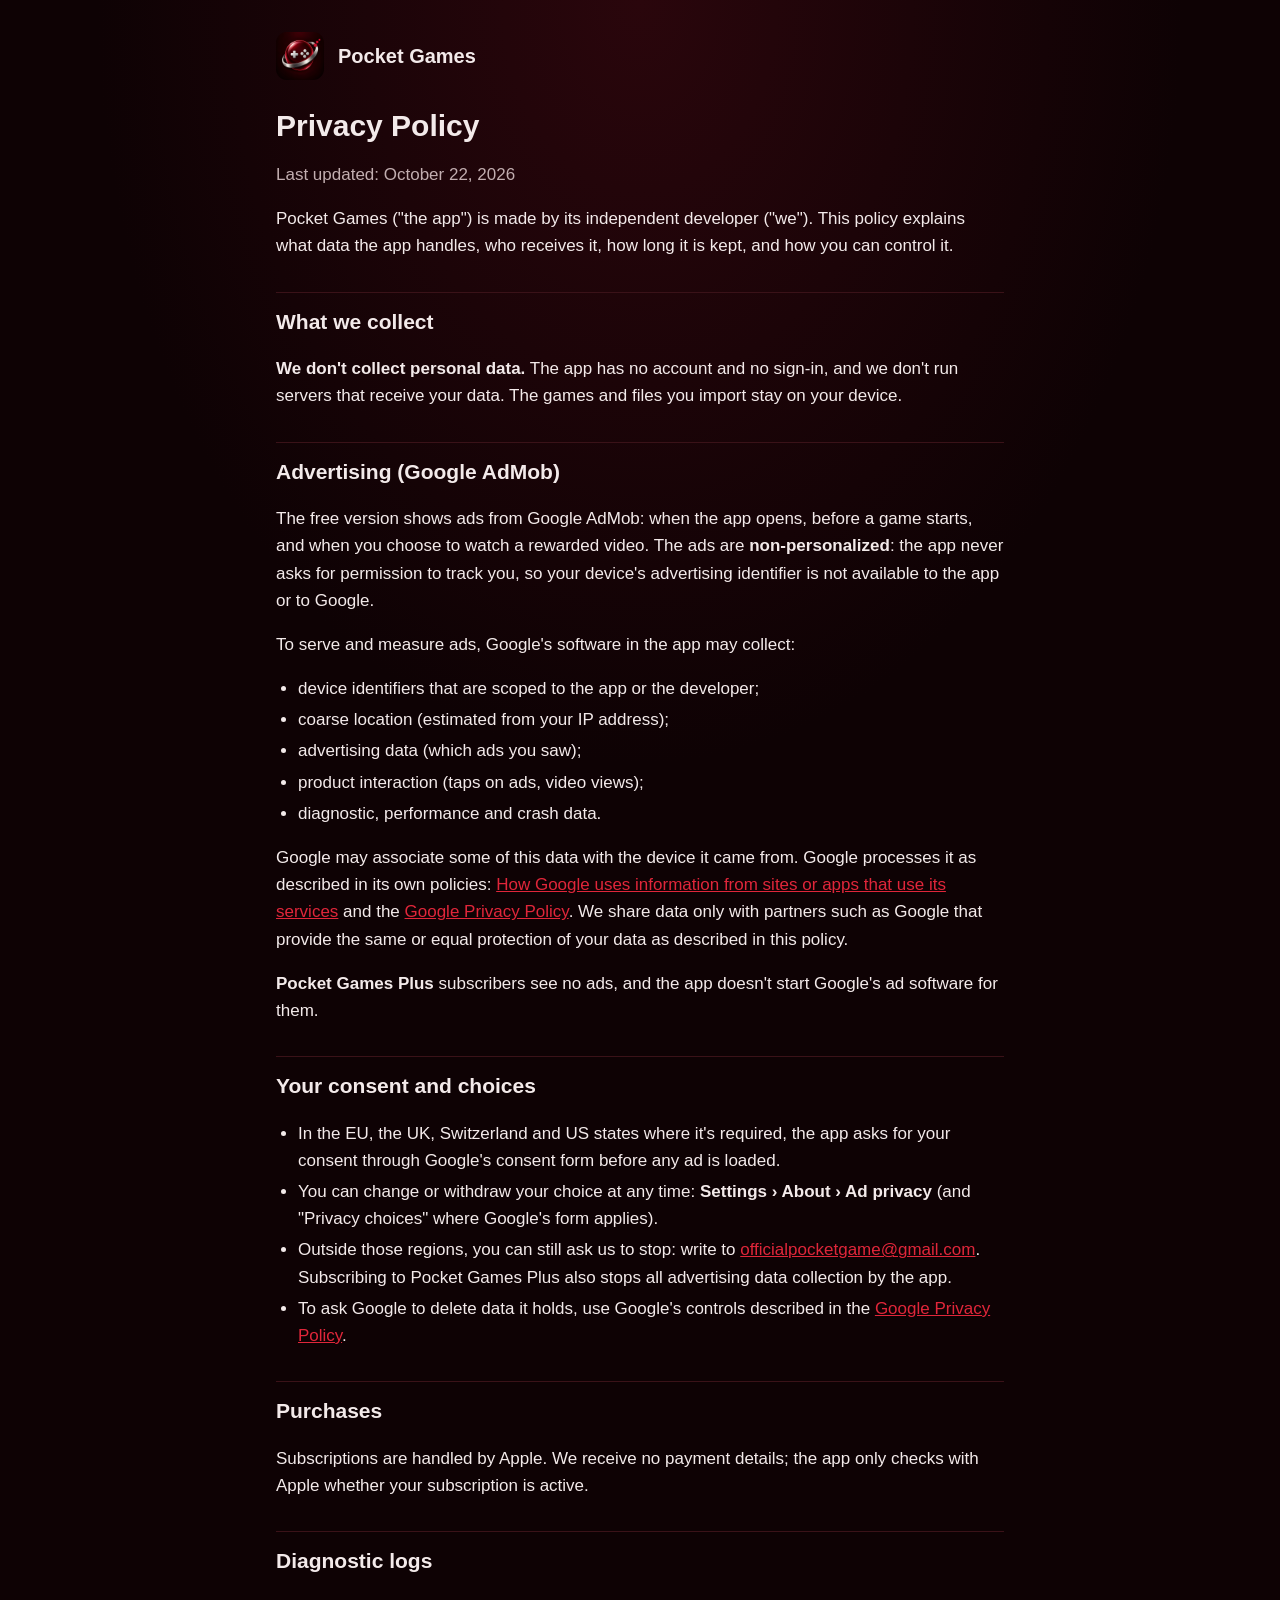
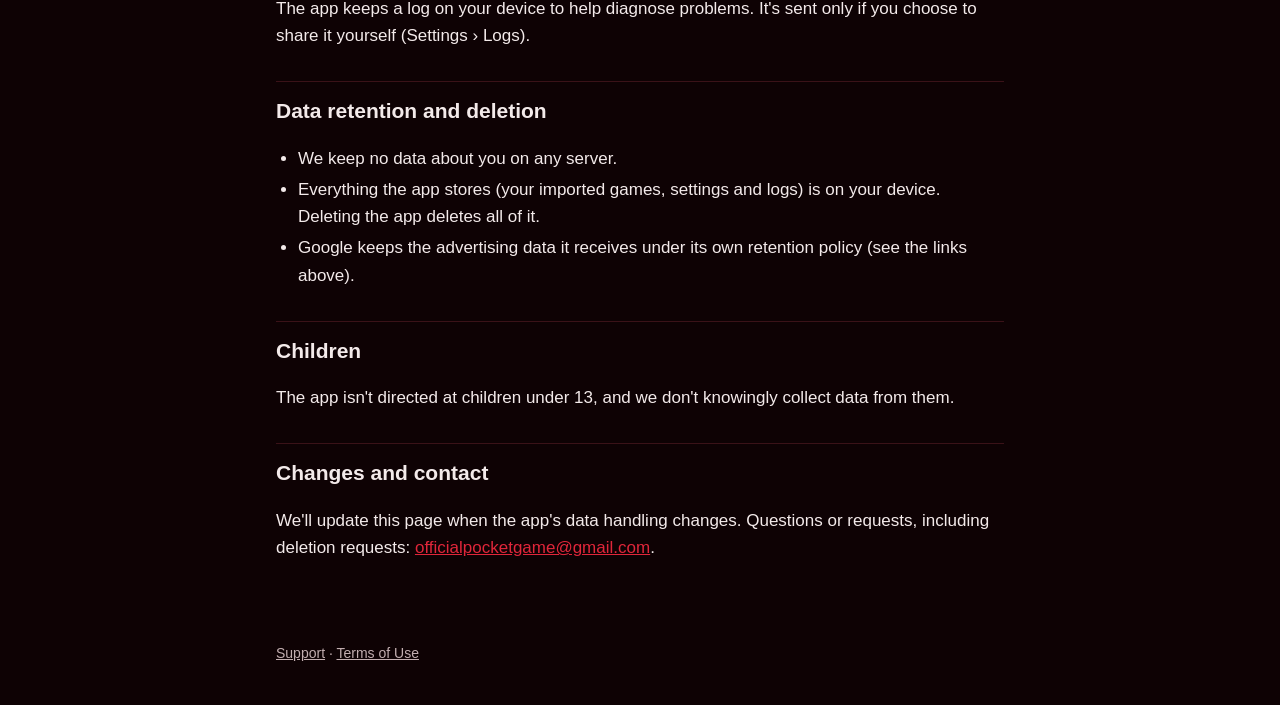
==== privacy/index.html @ 46bd41da "Pocket Games website: home, support, privacy policy, app-ads.txt, review sample Co-Authored-By: Clau" ====
<!doctype html>
<html lang="en">
<head>
<meta charset="utf-8">
<meta name="viewport" content="width=device-width, initial-scale=1">
<title>Pocket Games Privacy Policy</title>
<link rel="icon" href="../icon.png">
<link rel="stylesheet" href="../style.css">
</head>
<body>
<main>
  <header class="site"><img src="../icon.png" alt=""><a href="../">Pocket Games</a></header>
  <h1>Privacy Policy</h1>
  <p class="muted">Last updated: October 22, 2026</p>
  <p>Pocket Games ("the app") is made by its independent developer ("we"). This policy explains what data the app handles, who receives it, how long it is kept, and how you can control it.</p>

  <h2>What we collect</h2>
  <p><strong>We don't collect personal data.</strong> The app has no account and no sign-in, and we don't run servers that receive your data. The games and files you import stay on your device.</p>

  <h2>Advertising (Google AdMob)</h2>
  <p>The free version shows ads from Google AdMob: when the app opens, before a game starts, and when you choose to watch a rewarded video. The ads are <strong>non-personalized</strong>: the app never asks for permission to track you, so your device's advertising identifier is not available to the app or to Google.</p>
  <p>To serve and measure ads, Google's software in the app may collect:</p>
  <ul>
    <li>device identifiers that are scoped to the app or the developer;</li>
    <li>coarse location (estimated from your IP address);</li>
    <li>advertising data (which ads you saw);</li>
    <li>product interaction (taps on ads, video views);</li>
    <li>diagnostic, performance and crash data.</li>
  </ul>
  <p>Google may associate some of this data with the device it came from. Google processes it as described in its own policies: <a href="https://policies.google.com/technologies/partner-sites">How Google uses information from sites or apps that use its services</a> and the <a href="https://policies.google.com/privacy">Google Privacy Policy</a>. We share data only with partners such as Google that provide the same or equal protection of your data as described in this policy.</p>
  <p><strong>Pocket Games Plus</strong> subscribers see no ads, and the app doesn't start Google's ad software for them.</p>

  <h2>Your consent and choices</h2>
  <ul>
    <li>In the EU, the UK, Switzerland and US states where it's required, the app asks for your consent through Google's consent form before any ad is loaded.</li>
    <li>You can change or withdraw your choice at any time: <strong>Settings › About › Ad privacy</strong> (and "Privacy choices" where Google's form applies).</li>
    <li>Outside those regions, you can still ask us to stop: write to <a href="mailto:officialpocketgame@gmail.com">officialpocketgame@gmail.com</a>. Subscribing to Pocket Games Plus also stops all advertising data collection by the app.</li>
    <li>To ask Google to delete data it holds, use Google's controls described in the <a href="https://policies.google.com/privacy">Google Privacy Policy</a>.</li>
  </ul>

  <h2>Purchases</h2>
  <p>Subscriptions are handled by Apple. We receive no payment details; the app only checks with Apple whether your subscription is active.</p>

  <h2>Diagnostic logs</h2>
  <p>The app keeps a log on your device to help diagnose problems. It's sent only if you choose to share it yourself (Settings › Logs).</p>

  <h2>Data retention and deletion</h2>
  <ul>
    <li>We keep no data about you on any server.</li>
    <li>Everything the app stores (your imported games, settings and logs) is on your device. Deleting the app deletes all of it.</li>
    <li>Google keeps the advertising data it receives under its own retention policy (see the links above).</li>
  </ul>

  <h2>Children</h2>
  <p>The app isn't directed at children under 13, and we don't knowingly collect data from them.</p>

  <h2>Changes and contact</h2>
  <p>We'll update this page when the app's data handling changes. Questions or requests, including deletion requests: <a href="mailto:officialpocketgame@gmail.com">officialpocketgame@gmail.com</a>.</p>
</main>
<footer><a href="../support/">Support</a> · <a href="https://www.apple.com/legal/internet-services/itunes/dev/stdeula/">Terms of Use</a></footer>
</body>
</html>
---- style.css ----
:root {
  --bg: #0e0204;
  --panel: #1a0508;
  --text: #f3eaea;
  --muted: #c2aeb0;
  --accent: #e0263a;
  --rule: #3a1218;
}
* { box-sizing: border-box; }
html { -webkit-text-size-adjust: 100%; }
body {
  margin: 0;
  background: radial-gradient(ellipse at top, #2a060c 0%, var(--bg) 60%) fixed, var(--bg);
  color: var(--text);
  font: 17px/1.6 -apple-system, BlinkMacSystemFont, "Segoe UI", Roboto, Helvetica, Arial, sans-serif;
}
main { max-width: 760px; margin: 0 auto; padding: 32px 16px 48px; }
header.site { display: flex; align-items: center; gap: 14px; margin-bottom: 28px; }
header.site img { width: 48px; height: 48px; border-radius: 11px; }
header.site a { color: var(--text); text-decoration: none; font-weight: 700; font-size: 20px; }
h1 { font-size: 30px; line-height: 1.2; margin: 0 0 8px; }
h2 { font-size: 21px; margin: 32px 0 8px; padding-top: 12px; border-top: 1px solid var(--rule); }
p, li { color: var(--text); }
.muted { color: var(--muted); }
a { color: var(--accent); }
ul, ol { padding-left: 22px; }
li { margin: 4px 0; }
.hero { text-align: center; padding: 40px 0 16px; }
.hero img { width: 160px; height: 160px; border-radius: 36px; box-shadow: 0 12px 40px rgba(224, 38, 58, 0.25); }
.hero h1 { font-size: 38px; margin-top: 24px; }
.hero p { font-size: 19px; color: var(--muted); margin: 0 auto; max-width: 30em; }
.links { display: flex; flex-wrap: wrap; justify-content: center; gap: 12px; margin-top: 28px; }
.links a {
  display: inline-block; padding: 10px 18px; border-radius: 999px; text-decoration: none;
  background: var(--panel); color: var(--text); border: 1px solid var(--rule);
}
.links a:hover { border-color: var(--accent); }
footer { max-width: 760px; margin: 0 auto; padding: 16px 16px 40px; color: var(--muted); font-size: 14px; }
footer a { color: var(--muted); }
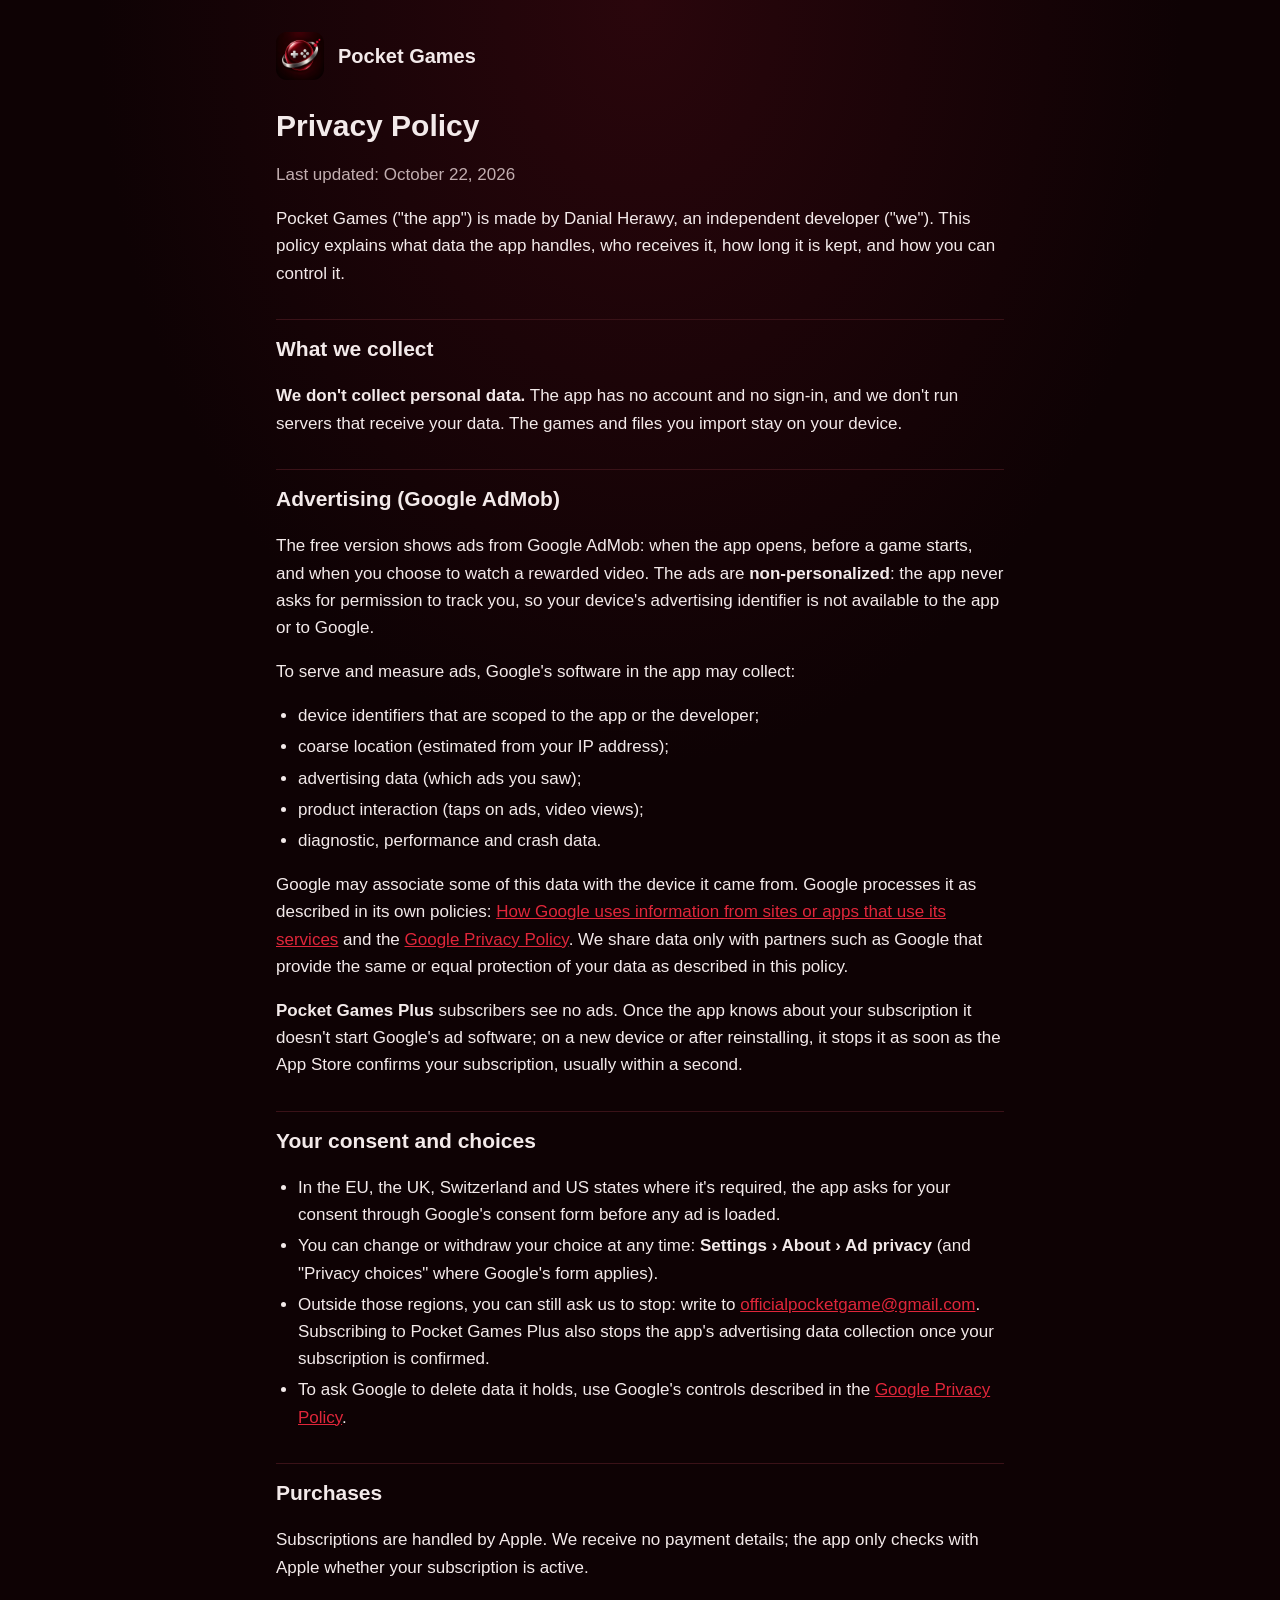
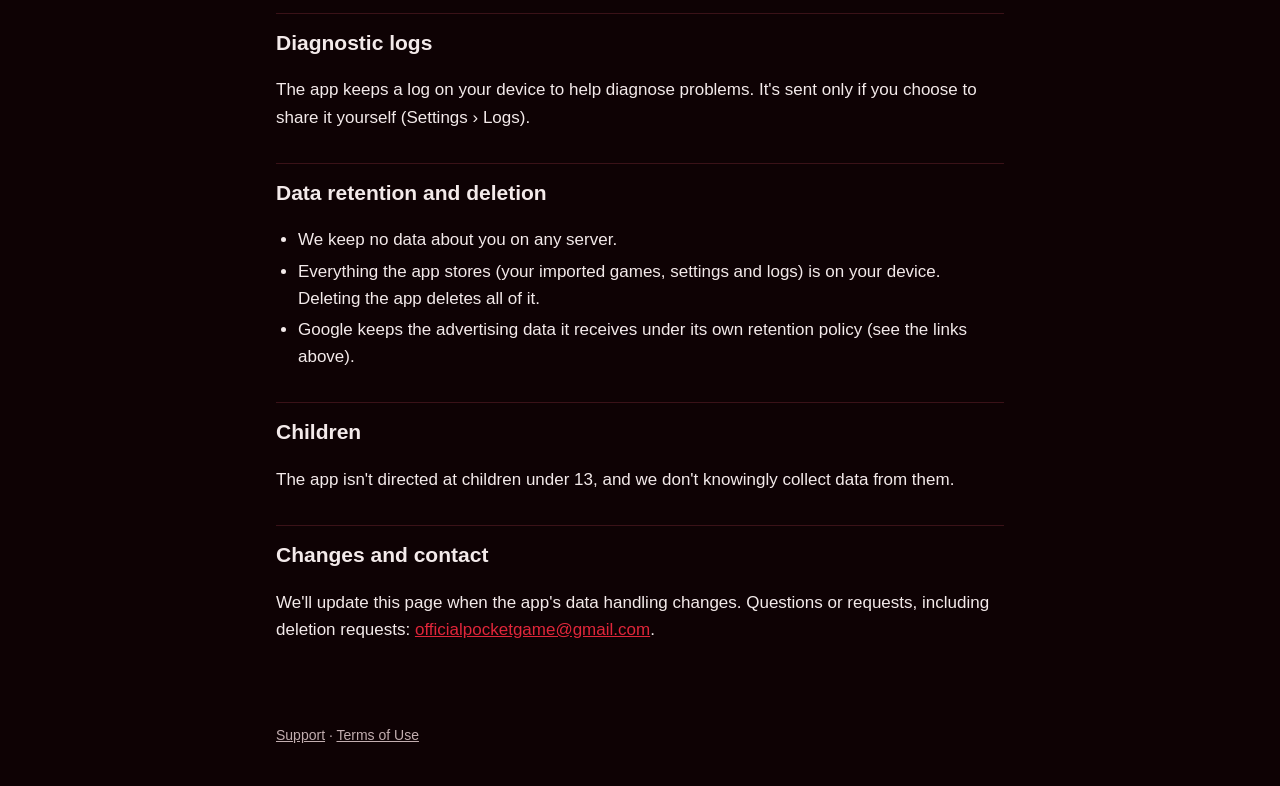
==== commit 5e9d767d: "Home page describes the app; privacy policy names the developer and says when ad software stops for " ====
--- a/privacy/index.html
+++ b/privacy/index.html
@@ -12,7 +12,7 @@
   <header class="site"><img src="../icon.png" alt=""><a href="../">Pocket Games</a></header>
   <h1>Privacy Policy</h1>
   <p class="muted">Last updated: October 22, 2026</p>
-  <p>Pocket Games ("the app") is made by its independent developer ("we"). This policy explains what data the app handles, who receives it, how long it is kept, and how you can control it.</p>
+  <p>Pocket Games ("the app") is made by Danial Herawy, an independent developer ("we"). This policy explains what data the app handles, who receives it, how long it is kept, and how you can control it.</p>
 
   <h2>What we collect</h2>
   <p><strong>We don't collect personal data.</strong> The app has no account and no sign-in, and we don't run servers that receive your data. The games and files you import stay on your device.</p>
@@ -28,13 +28,13 @@
     <li>diagnostic, performance and crash data.</li>
   </ul>
   <p>Google may associate some of this data with the device it came from. Google processes it as described in its own policies: <a href="https://policies.google.com/technologies/partner-sites">How Google uses information from sites or apps that use its services</a> and the <a href="https://policies.google.com/privacy">Google Privacy Policy</a>. We share data only with partners such as Google that provide the same or equal protection of your data as described in this policy.</p>
-  <p><strong>Pocket Games Plus</strong> subscribers see no ads, and the app doesn't start Google's ad software for them.</p>
+  <p><strong>Pocket Games Plus</strong> subscribers see no ads. Once the app knows about your subscription it doesn't start Google's ad software; on a new device or after reinstalling, it stops it as soon as the App Store confirms your subscription, usually within a second.</p>
 
   <h2>Your consent and choices</h2>
   <ul>
     <li>In the EU, the UK, Switzerland and US states where it's required, the app asks for your consent through Google's consent form before any ad is loaded.</li>
     <li>You can change or withdraw your choice at any time: <strong>Settings › About › Ad privacy</strong> (and "Privacy choices" where Google's form applies).</li>
-    <li>Outside those regions, you can still ask us to stop: write to <a href="mailto:officialpocketgame@gmail.com">officialpocketgame@gmail.com</a>. Subscribing to Pocket Games Plus also stops all advertising data collection by the app.</li>
+    <li>Outside those regions, you can still ask us to stop: write to <a href="mailto:officialpocketgame@gmail.com">officialpocketgame@gmail.com</a>. Subscribing to Pocket Games Plus also stops the app's advertising data collection once your subscription is confirmed.</li>
     <li>To ask Google to delete data it holds, use Google's controls described in the <a href="https://policies.google.com/privacy">Google Privacy Policy</a>.</li>
   </ul>
 
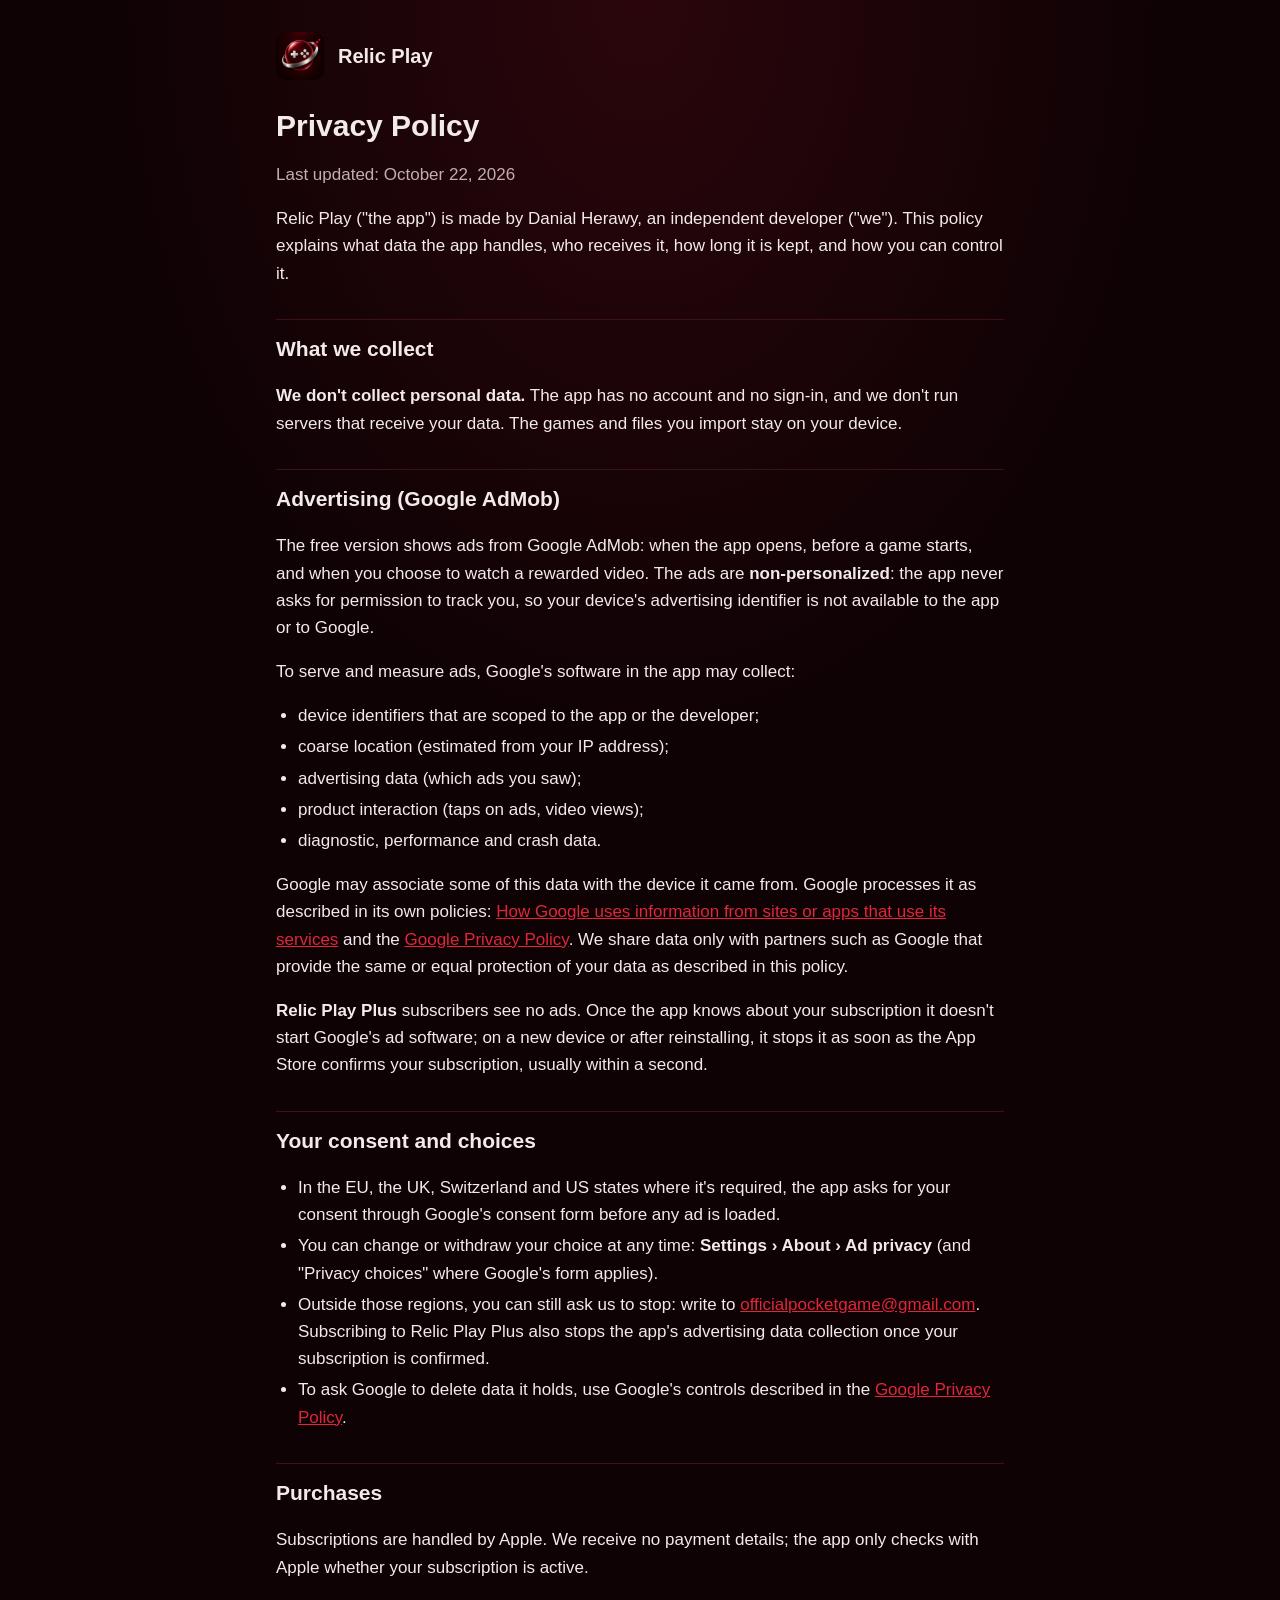
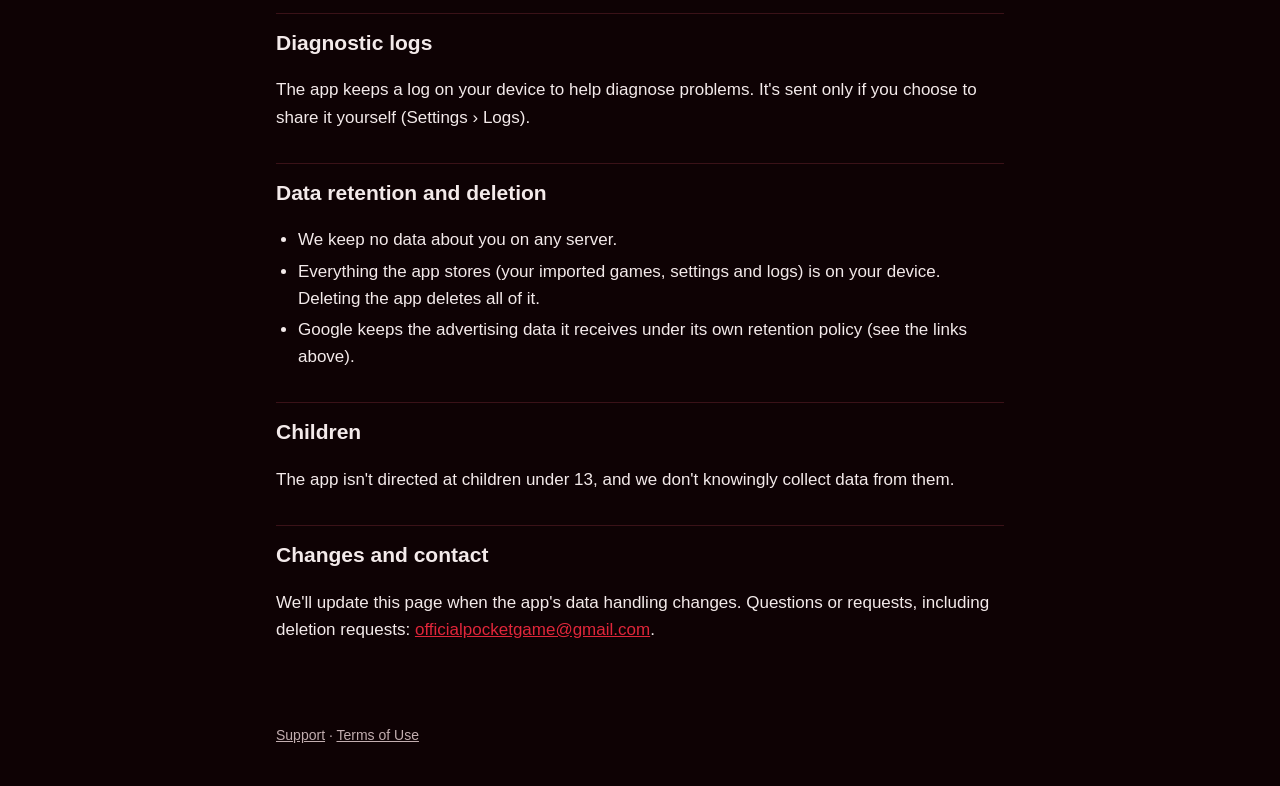
==== commit ba045354: "The app is Relic Play: website and the review sample's README Co-Authored-By: Claude Opus 5.5 <norep" ====
--- a/privacy/index.html
+++ b/privacy/index.html
@@ -3,16 +3,16 @@
 <head>
 <meta charset="utf-8">
 <meta name="viewport" content="width=device-width, initial-scale=1">
-<title>Pocket Games Privacy Policy</title>
+<title>Relic Play Privacy Policy</title>
 <link rel="icon" href="../icon.png">
 <link rel="stylesheet" href="../style.css">
 </head>
 <body>
 <main>
-  <header class="site"><img src="../icon.png" alt=""><a href="../">Pocket Games</a></header>
+  <header class="site"><img src="../icon.png" alt=""><a href="../">Relic Play</a></header>
   <h1>Privacy Policy</h1>
   <p class="muted">Last updated: October 22, 2026</p>
-  <p>Pocket Games ("the app") is made by Danial Herawy, an independent developer ("we"). This policy explains what data the app handles, who receives it, how long it is kept, and how you can control it.</p>
+  <p>Relic Play ("the app") is made by Danial Herawy, an independent developer ("we"). This policy explains what data the app handles, who receives it, how long it is kept, and how you can control it.</p>
 
   <h2>What we collect</h2>
   <p><strong>We don't collect personal data.</strong> The app has no account and no sign-in, and we don't run servers that receive your data. The games and files you import stay on your device.</p>
@@ -28,13 +28,13 @@
     <li>diagnostic, performance and crash data.</li>
   </ul>
   <p>Google may associate some of this data with the device it came from. Google processes it as described in its own policies: <a href="https://policies.google.com/technologies/partner-sites">How Google uses information from sites or apps that use its services</a> and the <a href="https://policies.google.com/privacy">Google Privacy Policy</a>. We share data only with partners such as Google that provide the same or equal protection of your data as described in this policy.</p>
-  <p><strong>Pocket Games Plus</strong> subscribers see no ads. Once the app knows about your subscription it doesn't start Google's ad software; on a new device or after reinstalling, it stops it as soon as the App Store confirms your subscription, usually within a second.</p>
+  <p><strong>Relic Play Plus</strong> subscribers see no ads. Once the app knows about your subscription it doesn't start Google's ad software; on a new device or after reinstalling, it stops it as soon as the App Store confirms your subscription, usually within a second.</p>
 
   <h2>Your consent and choices</h2>
   <ul>
     <li>In the EU, the UK, Switzerland and US states where it's required, the app asks for your consent through Google's consent form before any ad is loaded.</li>
     <li>You can change or withdraw your choice at any time: <strong>Settings › About › Ad privacy</strong> (and "Privacy choices" where Google's form applies).</li>
-    <li>Outside those regions, you can still ask us to stop: write to <a href="mailto:officialpocketgame@gmail.com">officialpocketgame@gmail.com</a>. Subscribing to Pocket Games Plus also stops the app's advertising data collection once your subscription is confirmed.</li>
+    <li>Outside those regions, you can still ask us to stop: write to <a href="mailto:officialpocketgame@gmail.com">officialpocketgame@gmail.com</a>. Subscribing to Relic Play Plus also stops the app's advertising data collection once your subscription is confirmed.</li>
     <li>To ask Google to delete data it holds, use Google's controls described in the <a href="https://policies.google.com/privacy">Google Privacy Policy</a>.</li>
   </ul>
 
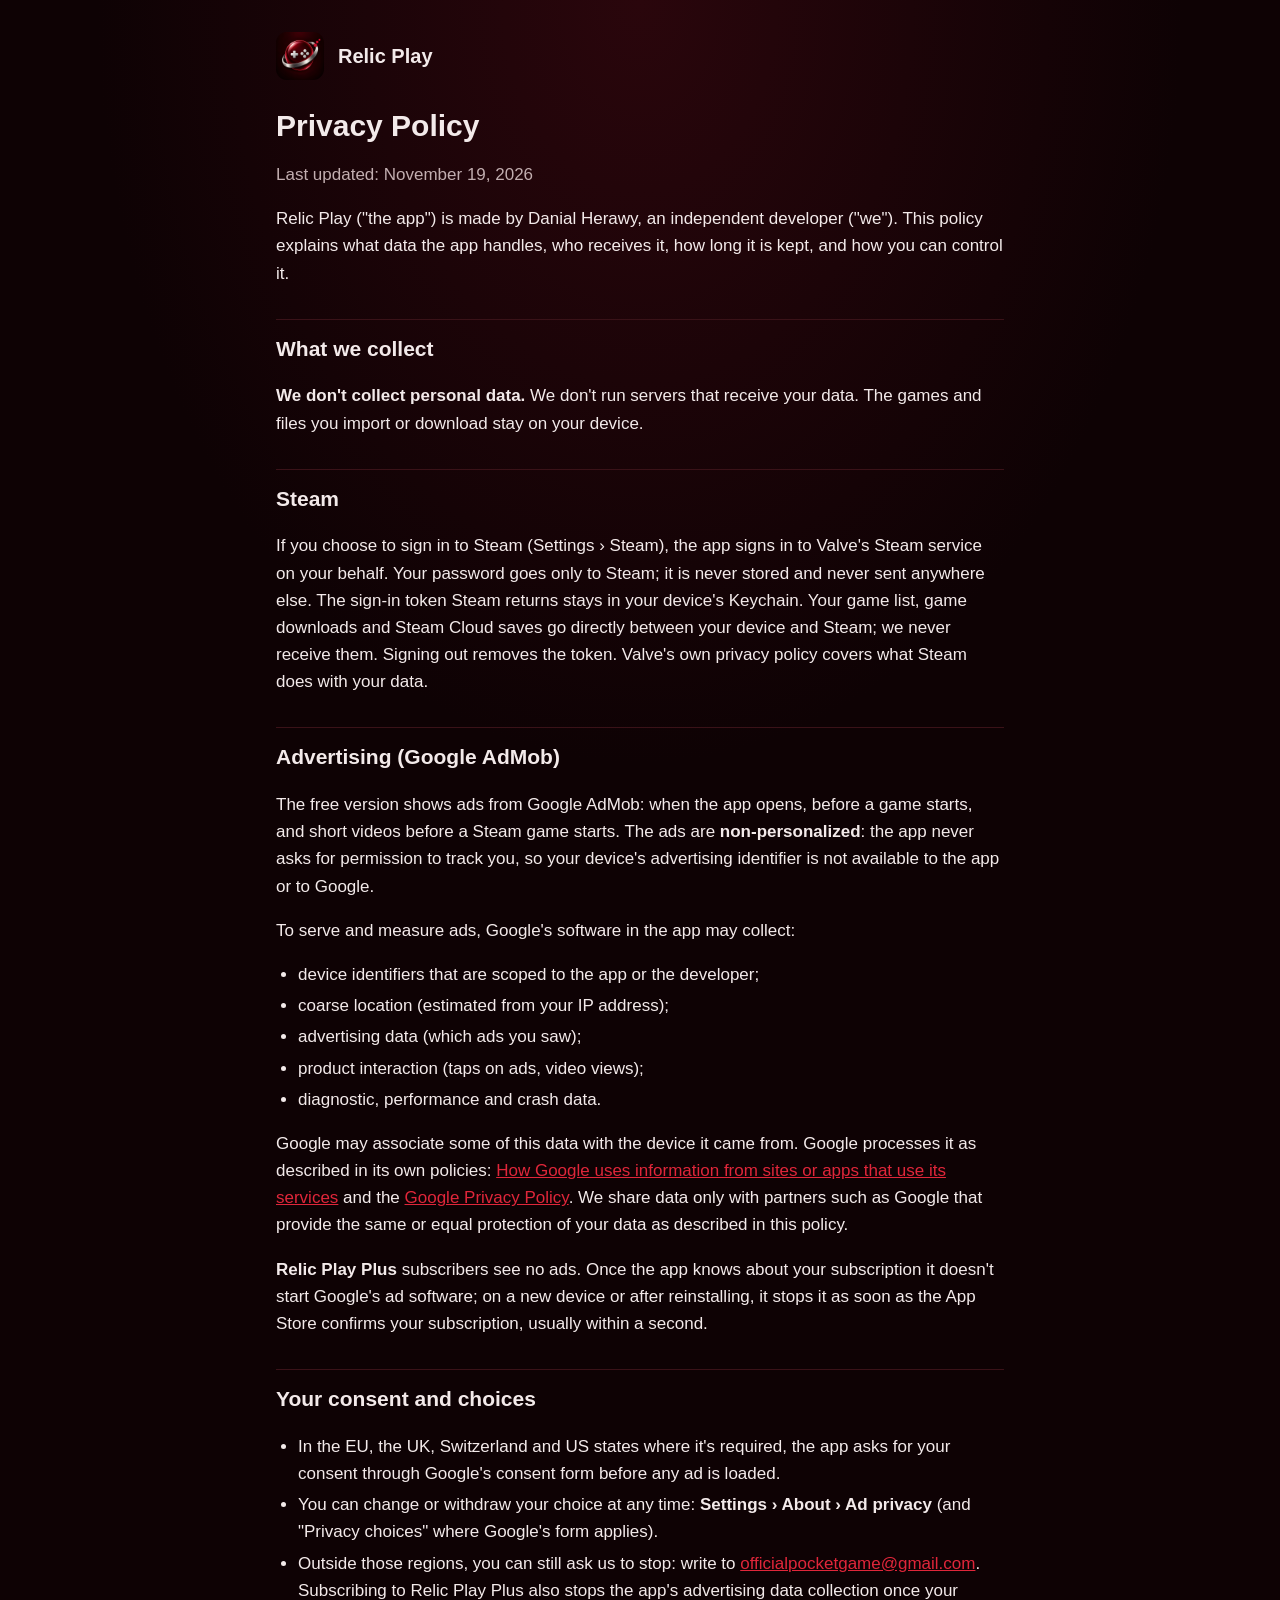
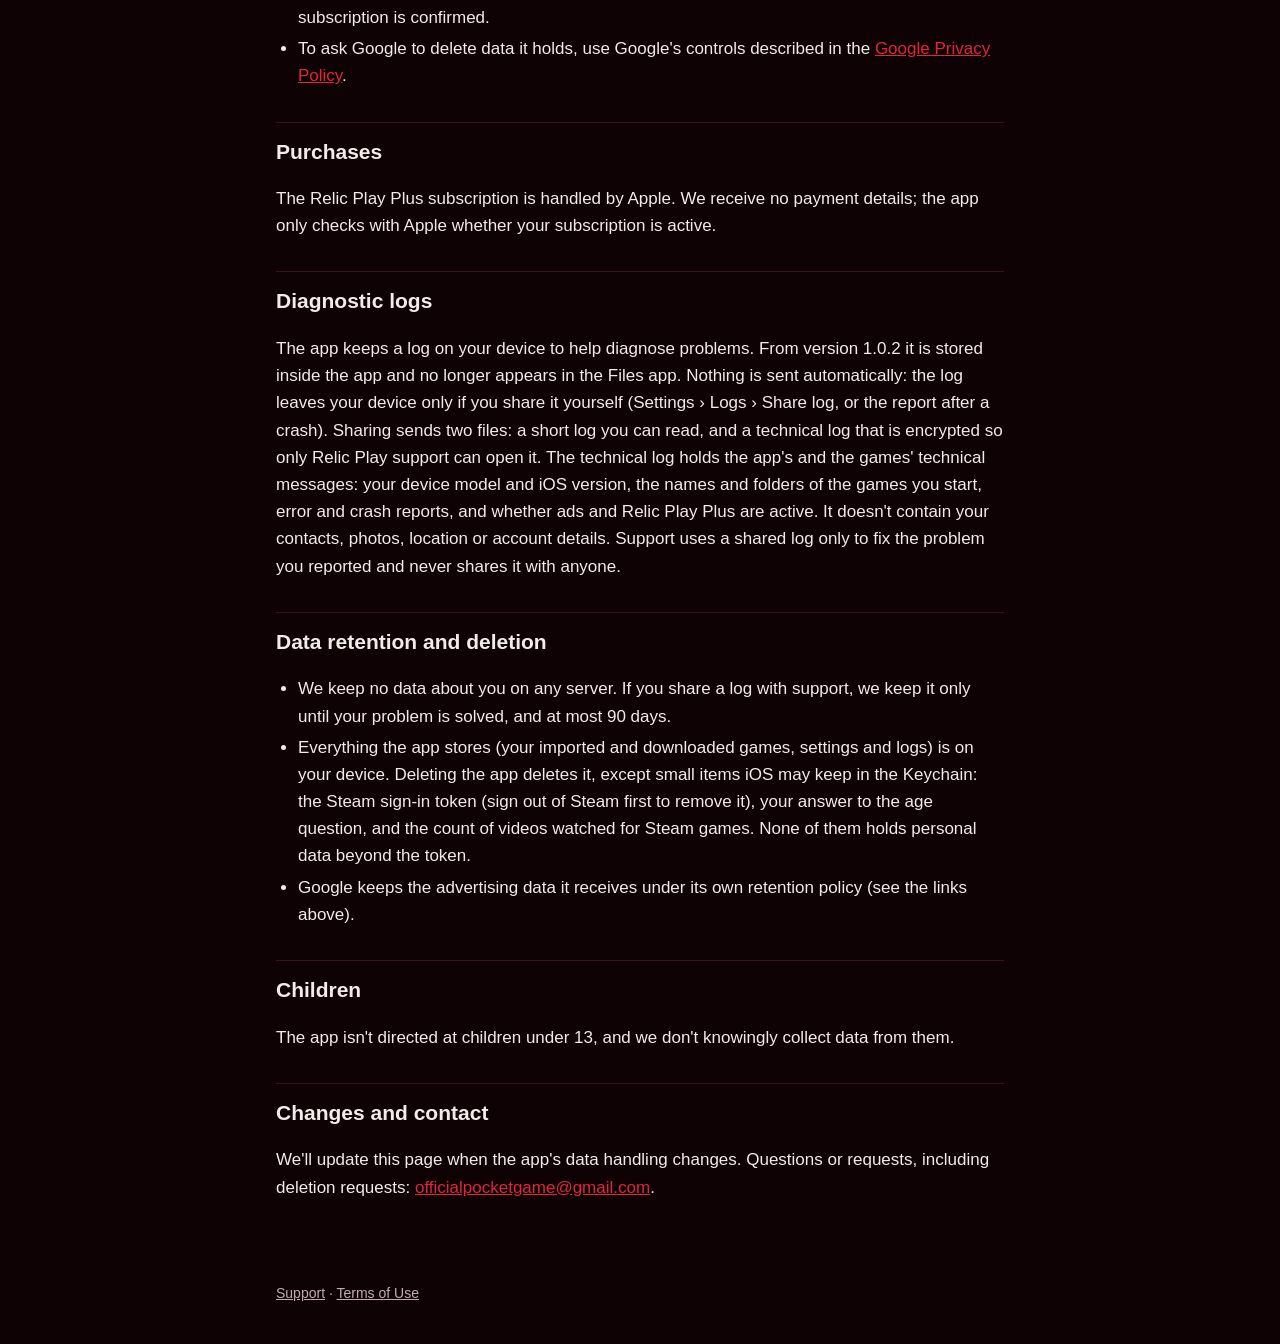
==== commit 30af22a4: "Privacy policy for 1.0.2: Steam sign-in, videos before Steam games, logs, 90-day retention, Keychain" ====
--- a/privacy/index.html
+++ b/privacy/index.html
@@ -11,14 +11,17 @@
 <main>
   <header class="site"><img src="../icon.png" alt=""><a href="../">Relic Play</a></header>
   <h1>Privacy Policy</h1>
-  <p class="muted">Last updated: October 22, 2026</p>
+  <p class="muted">Last updated: November 19, 2026</p>
   <p>Relic Play ("the app") is made by Danial Herawy, an independent developer ("we"). This policy explains what data the app handles, who receives it, how long it is kept, and how you can control it.</p>
 
   <h2>What we collect</h2>
-  <p><strong>We don't collect personal data.</strong> The app has no account and no sign-in, and we don't run servers that receive your data. The games and files you import stay on your device.</p>
+  <p><strong>We don't collect personal data.</strong> We don't run servers that receive your data. The games and files you import or download stay on your device.</p>
+
+  <h2>Steam</h2>
+  <p>If you choose to sign in to Steam (Settings › Steam), the app signs in to Valve's Steam service on your behalf. Your password goes only to Steam; it is never stored and never sent anywhere else. The sign-in token Steam returns stays in your device's Keychain. Your game list, game downloads and Steam Cloud saves go directly between your device and Steam; we never receive them. Signing out removes the token. Valve's own privacy policy covers what Steam does with your data.</p>
 
   <h2>Advertising (Google AdMob)</h2>
-  <p>The free version shows ads from Google AdMob: when the app opens, before a game starts, and when you choose to watch a rewarded video. The ads are <strong>non-personalized</strong>: the app never asks for permission to track you, so your device's advertising identifier is not available to the app or to Google.</p>
+  <p>The free version shows ads from Google AdMob: when the app opens, before a game starts, and short videos before a Steam game starts. The ads are <strong>non-personalized</strong>: the app never asks for permission to track you, so your device's advertising identifier is not available to the app or to Google.</p>
   <p>To serve and measure ads, Google's software in the app may collect:</p>
   <ul>
     <li>device identifiers that are scoped to the app or the developer;</li>
@@ -39,15 +42,15 @@
   </ul>
 
   <h2>Purchases</h2>
-  <p>Subscriptions are handled by Apple. We receive no payment details; the app only checks with Apple whether your subscription is active.</p>
+  <p>The Relic Play Plus subscription is handled by Apple. We receive no payment details; the app only checks with Apple whether your subscription is active.</p>
 
   <h2>Diagnostic logs</h2>
-  <p>The app keeps a log on your device to help diagnose problems. It's sent only if you choose to share it yourself (Settings › Logs).</p>
+  <p>The app keeps a log on your device to help diagnose problems. From version 1.0.2 it is stored inside the app and no longer appears in the Files app. Nothing is sent automatically: the log leaves your device only if you share it yourself (Settings › Logs › Share log, or the report after a crash). Sharing sends two files: a short log you can read, and a technical log that is encrypted so only Relic Play support can open it. The technical log holds the app's and the games' technical messages: your device model and iOS version, the names and folders of the games you start, error and crash reports, and whether ads and Relic Play Plus are active. It doesn't contain your contacts, photos, location or account details. Support uses a shared log only to fix the problem you reported and never shares it with anyone.</p>
 
   <h2>Data retention and deletion</h2>
   <ul>
-    <li>We keep no data about you on any server.</li>
-    <li>Everything the app stores (your imported games, settings and logs) is on your device. Deleting the app deletes all of it.</li>
+    <li>We keep no data about you on any server. If you share a log with support, we keep it only until your problem is solved, and at most 90 days.</li>
+    <li>Everything the app stores (your imported and downloaded games, settings and logs) is on your device. Deleting the app deletes it, except small items iOS may keep in the Keychain: the Steam sign-in token (sign out of Steam first to remove it), your answer to the age question, and the count of videos watched for Steam games. None of them holds personal data beyond the token.</li>
     <li>Google keeps the advertising data it receives under its own retention policy (see the links above).</li>
   </ul>
 
--- a/style.css
+++ b/style.css
@@ -37,3 +37,17 @@
 .links a:hover { border-color: var(--accent); }
 footer { max-width: 760px; margin: 0 auto; padding: 16px 16px 40px; color: var(--muted); font-size: 14px; }
 footer a { color: var(--muted); }
+.small { font-size: 14px; }
+code { background: var(--panel); border: 1px solid var(--rule); border-radius: 6px; padding: 1px 6px; font-size: 15px; overflow-wrap: anywhere; }
+.legend { margin: 20px 0 0; display: grid; gap: 8px; }
+.legend div { display: flex; align-items: center; gap: 12px; }
+.legend dt, .legend dd { margin: 0; }
+.legend dd { color: var(--muted); }
+.games { list-style: none; padding: 0; margin: 12px 0 0; display: grid; gap: 10px; }
+.games li { margin: 0; background: var(--panel); border: 1px solid var(--rule); border-radius: 14px; padding: 14px 16px; }
+.game { display: flex; align-items: center; justify-content: space-between; gap: 12px; }
+.game .name { font-weight: 700; }
+.games .note { margin: 6px 0 0; color: var(--muted); font-size: 16px; }
+.badge { flex: none; display: inline-block; padding: 2px 10px; border-radius: 999px; font-size: 13px; font-weight: 700; letter-spacing: 0.02em; }
+.badge.great { background: #12351f; color: #7be0a0; border: 1px solid #1f5a34; }
+.badge.playable { background: #3a2a08; color: #f2c75c; border: 1px solid #5c4410; }
